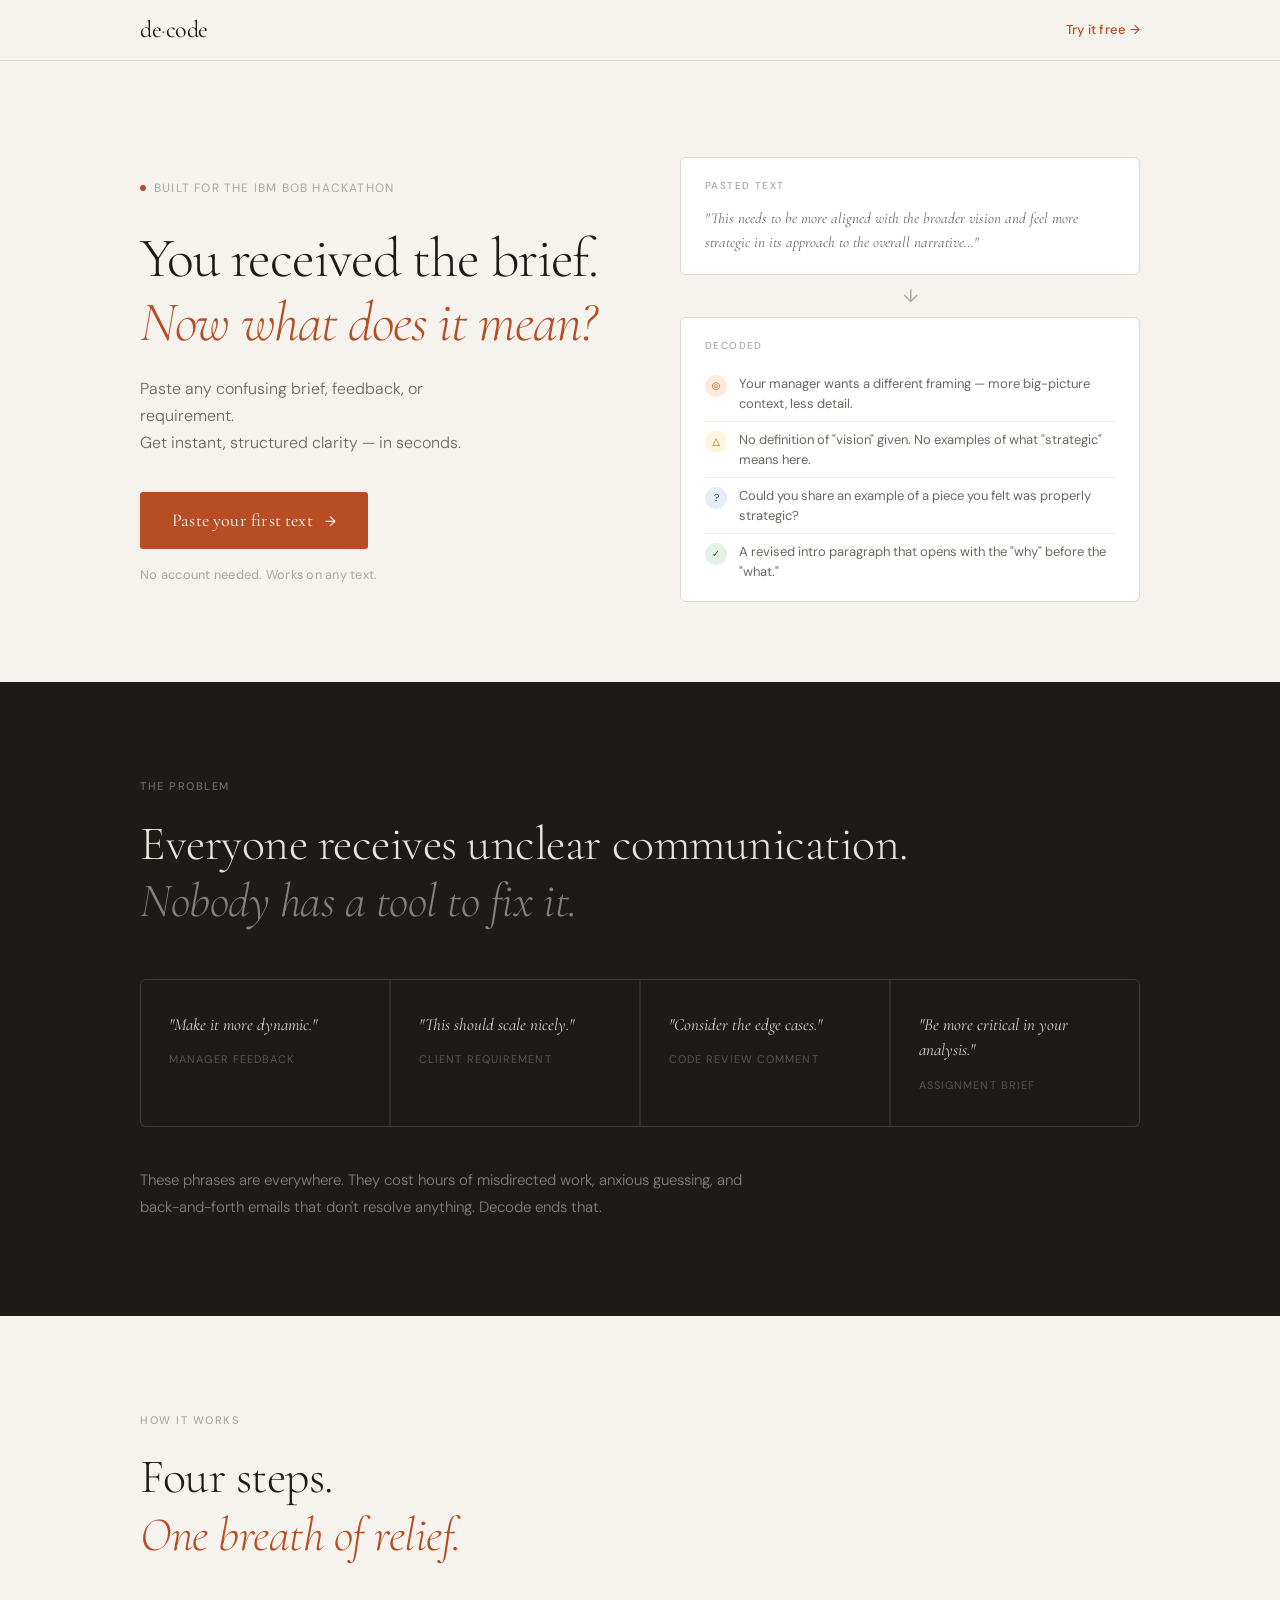
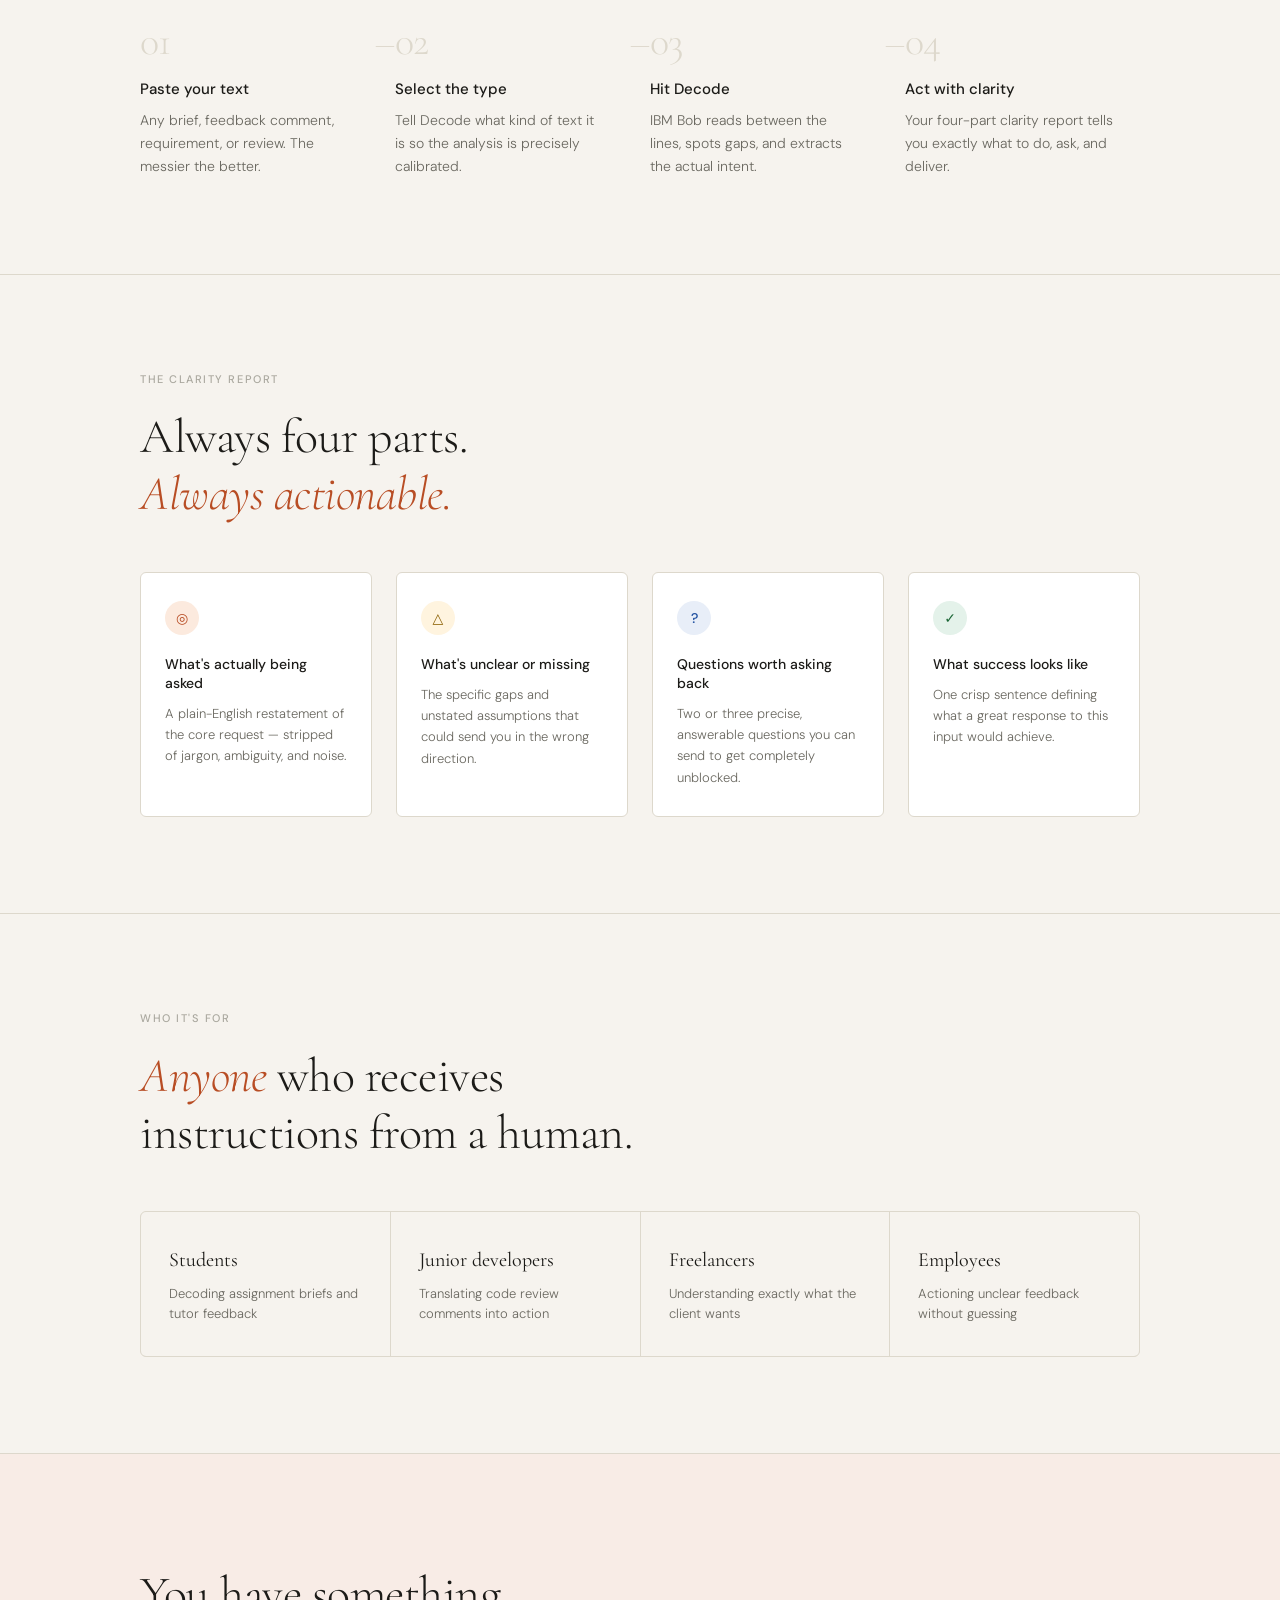
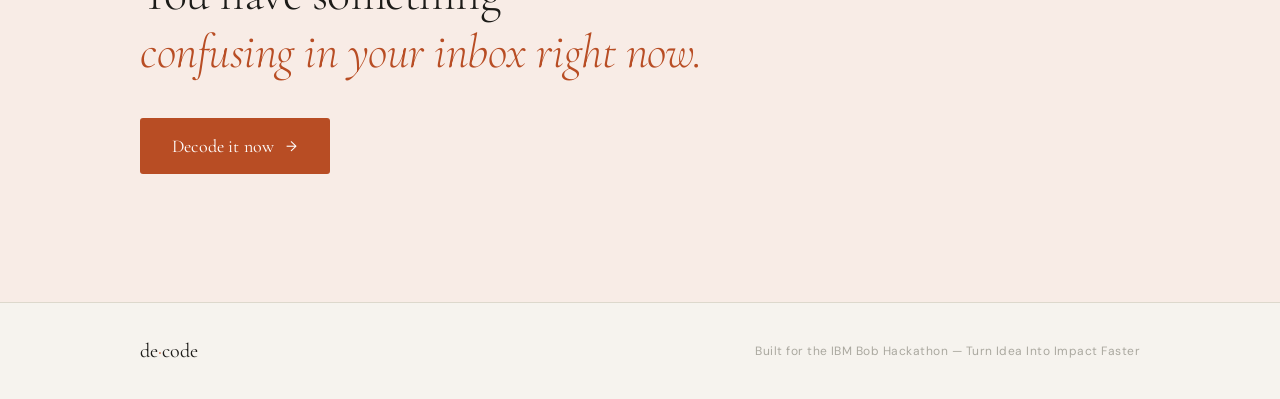
==== index.html @ 612588ab "add html and css files" ====
<!DOCTYPE html>
<html lang="en">
<head>
  <meta charset="UTF-8" />
  <meta name="viewport" content="width=device-width, initial-scale=1.0" />
  <title>Decode — Clarity from Confusion</title>
  <link rel="preconnect" href="https://fonts.googleapis.com" />
  <link rel="preconnect" href="https://fonts.gstatic.com" crossorigin />
  <link href="https://fonts.googleapis.com/css2?family=Cormorant+Garamond:ital,wght@0,300;0,400;0,500;1,300;1,400&family=DM+Sans:wght@300;400;500&display=swap" rel="stylesheet" />
  <link rel="stylesheet" href="style.css" />
</head>
<body>

  <!-- ─── NAV ─── -->
  <nav class="nav">
    <div class="nav-inner">
      <a href="#" class="nav-logo">de<span class="accent">·</span>code</a>
      <a href="app.html" class="nav-cta">Try it free →</a>
    </div>
  </nav>

  <!-- ─── HERO ─── -->
  <section class="hero">
    <div class="hero-inner">

      <div class="hero-eyebrow">
        <span class="eyebrow-dot"></span>
        Built for the IBM Bob Hackathon
      </div>

      <h1 class="hero-headline">
        You received the brief.<br />
        <em>Now what does it mean?</em>
      </h1>

      <p class="hero-sub">
        Paste any confusing brief, feedback, or requirement.
        <br />Get instant, structured clarity — in seconds.
      </p>

      <a href="app.html" class="hero-btn">
        Paste your first text
        <span class="btn-arrow">→</span>
      </a>

      <p class="hero-note">No account needed. Works on any text.</p>
    </div>

    <div class="hero-preview">
      <div class="preview-card preview-input">
        <div class="preview-label">PASTED TEXT</div>
        <p class="preview-text">"This needs to be more aligned with the broader vision and feel more strategic in its approach to the overall narrative…"</p>
      </div>
      <div class="preview-arrow">↓</div>
      <div class="preview-card preview-output">
        <div class="preview-label">DECODED</div>
        <div class="preview-row">
          <span class="preview-marker marker-target">◎</span>
          <span class="preview-row-text">Your manager wants a different framing — more big-picture context, less detail.</span>
        </div>
        <div class="preview-row">
          <span class="preview-marker marker-warn">△</span>
          <span class="preview-row-text">No definition of "vision" given. No examples of what "strategic" means here.</span>
        </div>
        <div class="preview-row">
          <span class="preview-marker marker-ask">?</span>
          <span class="preview-row-text">Could you share an example of a piece you felt was properly strategic?</span>
        </div>
        <div class="preview-row">
          <span class="preview-marker marker-success">✓</span>
          <span class="preview-row-text">A revised intro paragraph that opens with the "why" before the "what."</span>
        </div>
      </div>
    </div>
  </section>

  <!-- ─── PROBLEM ─── -->
  <section class="problem">
    <div class="section-inner">
      <div class="section-label">The problem</div>
      <h2 class="section-title">
        Everyone receives unclear communication.<br />
        <em>Nobody has a tool to fix it.</em>
      </h2>

      <div class="problem-grid">
        <div class="problem-item">
          <div class="problem-quote">"Make it more dynamic."</div>
          <div class="problem-source">Manager feedback</div>
        </div>
        <div class="problem-item">
          <div class="problem-quote">"This should scale nicely."</div>
          <div class="problem-source">Client requirement</div>
        </div>
        <div class="problem-item">
          <div class="problem-quote">"Consider the edge cases."</div>
          <div class="problem-source">Code review comment</div>
        </div>
        <div class="problem-item">
          <div class="problem-quote">"Be more critical in your analysis."</div>
          <div class="problem-source">Assignment brief</div>
        </div>
      </div>

      <p class="problem-desc">
        These phrases are everywhere. They cost hours of misdirected work, 
        anxious guessing, and back-and-forth emails that don't resolve anything.
        Decode ends that.
      </p>
    </div>
  </section>

  <!-- ─── HOW IT WORKS ─── -->
  <section class="how">
    <div class="section-inner">
      <div class="section-label">How it works</div>
      <h2 class="section-title">Four steps.<br /><em>One breath of relief.</em></h2>

      <div class="steps">
        <div class="step">
          <div class="step-num">01</div>
          <div class="step-body">
            <h3 class="step-title">Paste your text</h3>
            <p class="step-desc">Any brief, feedback comment, requirement, or review. The messier the better.</p>
          </div>
        </div>
        <div class="step-divider">—</div>
        <div class="step">
          <div class="step-num">02</div>
          <div class="step-body">
            <h3 class="step-title">Select the type</h3>
            <p class="step-desc">Tell Decode what kind of text it is so the analysis is precisely calibrated.</p>
          </div>
        </div>
        <div class="step-divider">—</div>
        <div class="step">
          <div class="step-num">03</div>
          <div class="step-body">
            <h3 class="step-title">Hit Decode</h3>
            <p class="step-desc">IBM Bob reads between the lines, spots gaps, and extracts the actual intent.</p>
          </div>
        </div>
        <div class="step-divider">—</div>
        <div class="step">
          <div class="step-num">04</div>
          <div class="step-body">
            <h3 class="step-title">Act with clarity</h3>
            <p class="step-desc">Your four-part clarity report tells you exactly what to do, ask, and deliver.</p>
          </div>
        </div>
      </div>
    </div>
  </section>

  <!-- ─── THE FOUR OUTPUTS ─── -->
  <section class="outputs">
    <div class="section-inner">
      <div class="section-label">The clarity report</div>
      <h2 class="section-title">Always four parts.<br /><em>Always actionable.</em></h2>

      <div class="outputs-grid">
        <div class="output-card">
          <div class="output-icon marker-target">◎</div>
          <h3 class="output-title">What's actually being asked</h3>
          <p class="output-desc">A plain-English restatement of the core request — stripped of jargon, ambiguity, and noise.</p>
        </div>
        <div class="output-card">
          <div class="output-icon marker-warn">△</div>
          <h3 class="output-title">What's unclear or missing</h3>
          <p class="output-desc">The specific gaps and unstated assumptions that could send you in the wrong direction.</p>
        </div>
        <div class="output-card">
          <div class="output-icon marker-ask">?</div>
          <h3 class="output-title">Questions worth asking back</h3>
          <p class="output-desc">Two or three precise, answerable questions you can send to get completely unblocked.</p>
        </div>
        <div class="output-card">
          <div class="output-icon marker-success">✓</div>
          <h3 class="output-title">What success looks like</h3>
          <p class="output-desc">One crisp sentence defining what a great response to this input would achieve.</p>
        </div>
      </div>
    </div>
  </section>

  <!-- ─── WHO IT'S FOR ─── -->
  <section class="audience">
    <div class="section-inner">
      <div class="section-label">Who it's for</div>
      <h2 class="section-title"><em>Anyone</em> who receives<br />instructions from a human.</h2>
      <div class="audience-grid">
        <div class="audience-item">
          <div class="audience-role">Students</div>
          <div class="audience-context">Decoding assignment briefs and tutor feedback</div>
        </div>
        <div class="audience-item">
          <div class="audience-role">Junior developers</div>
          <div class="audience-context">Translating code review comments into action</div>
        </div>
        <div class="audience-item">
          <div class="audience-role">Freelancers</div>
          <div class="audience-context">Understanding exactly what the client wants</div>
        </div>
        <div class="audience-item">
          <div class="audience-role">Employees</div>
          <div class="audience-context">Actioning unclear feedback without guessing</div>
        </div>
      </div>
    </div>
  </section>

  <!-- ─── CTA ─── -->
  <section class="cta-section">
    <div class="section-inner cta-inner">
      <h2 class="cta-headline">
        You have something<br />
        <em>confusing in your inbox right now.</em>
      </h2>
      <a href="app.html" class="hero-btn">
        Decode it now
        <span class="btn-arrow">→</span>
      </a>
    </div>
  </section>

  <!-- ─── FOOTER ─── -->
  <footer class="footer">
    <div class="footer-inner">
      <div class="footer-logo">de<span class="accent">·</span>code</div>
      <div class="footer-note">Built for the IBM Bob Hackathon — Turn Idea Into Impact Faster</div>
    </div>
  </footer>

</body>
</html>
---- style.css ----
/* ─────────────────────────────────────────────────────
   DECODE — Design System
   Aesthetic: Warm editorial. Distressed serif elegance.
   ───────────────────────────────────────────────────── */

@import url('https://fonts.googleapis.com/css2?family=Cormorant+Garamond:ital,wght@0,300;0,400;0,500;1,300;1,400&family=DM+Sans:wght@300;400;500&display=swap');

/* ── Tokens ── */
:root {
  --ink:          #1c1b18;
  --ink-soft:     #6a6860;
  --ink-ghost:    #aaa89f;
  --paper:        #f6f3ee;
  --paper-warm:   #ede9e0;
  --paper-dark:   #ddd8cc;
  --white:        #ffffff;
  --accent:       #b84d24;
  --accent-light: #f8ece6;
  --accent-hover: #9e3f1c;

  --col-target-bg:  #fceade;
  --col-target-fg:  #b84d24;
  --col-warn-bg:    #fff4df;
  --col-warn-fg:    #8a5f00;
  --col-ask-bg:     #e8eef8;
  --col-ask-fg:     #1e4fa0;
  --col-success-bg: #e4f2ea;
  --col-success-fg: #1a6535;

  --serif: 'Cormorant Garamond', Georgia, serif;
  --sans:  'DM Sans', system-ui, sans-serif;

  --max-w: 1080px;
  --radius-sm: 3px;
  --radius-md: 6px;

  --ease: cubic-bezier(0.22, 1, 0.36, 1);
}

/* ── Reset ── */
*, *::before, *::after { box-sizing: border-box; margin: 0; padding: 0; }
html { scroll-behavior: smooth; }
body {
  font-family: var(--sans);
  background: var(--paper);
  color: var(--ink);
  line-height: 1.6;
  -webkit-font-smoothing: antialiased;
}
a { text-decoration: none; color: inherit; }
img { display: block; max-width: 100%; }

/* ── Shared utilities ── */
.section-inner {
  max-width: var(--max-w);
  margin: 0 auto;
  padding: 0 2.5rem;
}

.section-label {
  font-size: 0.6875rem;
  letter-spacing: 0.14em;
  text-transform: uppercase;
  font-weight: 500;
  color: var(--ink-ghost);
  margin-bottom: 1.25rem;
}

.section-title {
  font-family: var(--serif);
  font-size: clamp(2rem, 4vw, 3rem);
  font-weight: 300;
  line-height: 1.2;
  letter-spacing: -0.01em;
  color: var(--ink);
}

.section-title em {
  font-style: italic;
  font-weight: 300;
  color: var(--accent);
}

.accent { color: var(--accent); }

/* ── Marker badges ── */
.marker-target  { background: var(--col-target-bg);  color: var(--col-target-fg);  }
.marker-warn    { background: var(--col-warn-bg);    color: var(--col-warn-fg);    }
.marker-ask     { background: var(--col-ask-bg);     color: var(--col-ask-fg);     }
.marker-success { background: var(--col-success-bg); color: var(--col-success-fg); }


/* ════════════════════════════════════════════════════
   NAV
   ════════════════════════════════════════════════════ */
.nav {
  position: sticky;
  top: 0;
  z-index: 100;
  background: rgba(246, 243, 238, 0.92);
  backdrop-filter: blur(10px);
  border-bottom: 1px solid var(--paper-dark);
}

.nav-inner {
  max-width: var(--max-w);
  margin: 0 auto;
  padding: 0 2.5rem;
  height: 60px;
  display: flex;
  align-items: center;
  justify-content: space-between;
}

.nav-logo {
  font-family: var(--serif);
  font-size: 1.5rem;
  font-weight: 400;
  letter-spacing: -0.02em;
  color: var(--ink);
}

.nav-cta {
  font-size: 0.8125rem;
  font-weight: 500;
  color: var(--accent);
  letter-spacing: 0.02em;
  transition: opacity 0.15s;
}

.nav-cta:hover { opacity: 0.7; }


/* ════════════════════════════════════════════════════
   HERO
   ════════════════════════════════════════════════════ */
.hero {
  max-width: var(--max-w);
  margin: 0 auto;
  padding: 6rem 2.5rem 5rem;
  display: grid;
  grid-template-columns: 1fr 1fr;
  gap: 5rem;
  align-items: center;
}

.hero-eyebrow {
  display: inline-flex;
  align-items: center;
  gap: 0.5rem;
  font-size: 0.75rem;
  letter-spacing: 0.1em;
  text-transform: uppercase;
  color: var(--ink-ghost);
  margin-bottom: 1.75rem;
  font-weight: 400;
}

.eyebrow-dot {
  width: 6px;
  height: 6px;
  border-radius: 50%;
  background: var(--accent);
  display: inline-block;
}

.hero-headline {
  font-family: var(--serif);
  font-size: clamp(2.4rem, 4.5vw, 3.5rem);
  font-weight: 300;
  line-height: 1.15;
  letter-spacing: -0.02em;
  color: var(--ink);
  margin-bottom: 1.25rem;
}

.hero-headline em {
  font-style: italic;
  color: var(--accent);
}

.hero-sub {
  font-size: 1rem;
  color: var(--ink-soft);
  line-height: 1.7;
  max-width: 380px;
  margin-bottom: 2.25rem;
  font-weight: 300;
}

.hero-btn {
  display: inline-flex;
  align-items: center;
  gap: 0.75rem;
  background: var(--accent);
  color: #fff;
  font-family: var(--serif);
  font-size: 1.125rem;
  font-weight: 400;
  letter-spacing: 0.01em;
  padding: 0.875rem 2rem;
  border-radius: var(--radius-sm);
  transition: background 0.2s var(--ease), transform 0.2s var(--ease);
  margin-bottom: 1rem;
}

.hero-btn:hover {
  background: var(--accent-hover);
  transform: translateY(-2px);
}

.btn-arrow {
  font-family: var(--sans);
  font-size: 0.875rem;
  transition: transform 0.2s var(--ease);
}

.hero-btn:hover .btn-arrow { transform: translateX(3px); }

.hero-note {
  font-size: 0.8rem;
  color: var(--ink-ghost);
  letter-spacing: 0.02em;
}

/* ── Preview card stack ── */
.hero-preview {
  display: flex;
  flex-direction: column;
  gap: 0.75rem;
}

.preview-card {
  background: var(--white);
  border: 1px solid var(--paper-dark);
  border-radius: var(--radius-md);
  padding: 1.25rem 1.5rem;
}

.preview-label {
  font-size: 0.625rem;
  letter-spacing: 0.14em;
  text-transform: uppercase;
  font-weight: 500;
  color: var(--ink-ghost);
  margin-bottom: 0.75rem;
}

.preview-text {
  font-family: var(--serif);
  font-style: italic;
  font-size: 0.9375rem;
  color: var(--ink-soft);
  line-height: 1.6;
}

.preview-arrow {
  text-align: center;
  color: var(--ink-ghost);
  font-size: 1.125rem;
  line-height: 1;
}

.preview-row {
  display: flex;
  align-items: flex-start;
  gap: 0.75rem;
  padding: 0.5rem 0;
  border-bottom: 1px solid var(--paper-warm);
}

.preview-row:last-child { border-bottom: none; padding-bottom: 0; }

.preview-marker {
  width: 22px;
  height: 22px;
  border-radius: 50%;
  display: flex;
  align-items: center;
  justify-content: center;
  font-size: 0.625rem;
  flex-shrink: 0;
  margin-top: 1px;
}

.preview-row-text {
  font-size: 0.8125rem;
  color: var(--ink-soft);
  line-height: 1.5;
  flex: 1;
}


/* ════════════════════════════════════════════════════
   PROBLEM SECTION
   ════════════════════════════════════════════════════ */
.problem {
  background: var(--ink);
  padding: 6rem 0;
}

.problem .section-label { color: rgba(255,255,255,0.35); }

.problem .section-title {
  color: #e8e4dc;
  margin-bottom: 3rem;
}

.problem .section-title em { color: rgba(255,255,255,0.45); }

.problem-grid {
  display: grid;
  grid-template-columns: repeat(4, 1fr);
  gap: 1.5px;
  background: rgba(255,255,255,0.08);
  border: 1.5px solid rgba(255,255,255,0.08);
  border-radius: var(--radius-md);
  overflow: hidden;
  margin-bottom: 2.5rem;
}

.problem-item {
  background: var(--ink);
  padding: 2rem 1.75rem;
  transition: background 0.2s;
}

.problem-item:hover { background: #252420; }

.problem-quote {
  font-family: var(--serif);
  font-style: italic;
  font-size: 1.0625rem;
  color: #d8d4ca;
  line-height: 1.5;
  margin-bottom: 0.875rem;
}

.problem-source {
  font-size: 0.6875rem;
  letter-spacing: 0.1em;
  text-transform: uppercase;
  color: rgba(255,255,255,0.25);
  font-weight: 400;
}

.problem-desc {
  max-width: 620px;
  font-size: 0.9375rem;
  color: rgba(255,255,255,0.45);
  line-height: 1.75;
  font-weight: 300;
}


/* ════════════════════════════════════════════════════
   HOW IT WORKS
   ════════════════════════════════════════════════════ */
.how {
  padding: 6rem 0;
  border-bottom: 1px solid var(--paper-dark);
}

.how .section-title { margin-bottom: 3.5rem; }

.steps {
  display: flex;
  align-items: flex-start;
  gap: 0;
}

.step {
  flex: 1;
  padding: 0 1.5rem 0 0;
}

.step-divider {
  font-family: var(--serif);
  font-size: 1.5rem;
  color: var(--paper-dark);
  padding-top: 0.25rem;
  flex-shrink: 0;
  user-select: none;
}

.step-num {
  font-family: var(--serif);
  font-size: 2.5rem;
  font-weight: 300;
  color: var(--paper-dark);
  line-height: 1;
  margin-bottom: 1rem;
  letter-spacing: -0.03em;
}

.step-title {
  font-size: 0.9375rem;
  font-weight: 500;
  color: var(--ink);
  margin-bottom: 0.5rem;
}

.step-desc {
  font-size: 0.875rem;
  color: var(--ink-soft);
  line-height: 1.65;
  font-weight: 300;
}


/* ════════════════════════════════════════════════════
   OUTPUTS GRID
   ════════════════════════════════════════════════════ */
.outputs {
  padding: 6rem 0;
  border-bottom: 1px solid var(--paper-dark);
}

.outputs .section-title { margin-bottom: 3rem; }

.outputs-grid {
  display: grid;
  grid-template-columns: repeat(4, 1fr);
  gap: 1.5rem;
}

.output-card {
  background: var(--white);
  border: 1px solid var(--paper-dark);
  border-radius: var(--radius-md);
  padding: 1.75rem 1.5rem;
  transition: transform 0.2s var(--ease), border-color 0.2s;
}

.output-card:hover {
  transform: translateY(-3px);
  border-color: var(--accent);
}

.output-icon {
  width: 34px;
  height: 34px;
  border-radius: 50%;
  display: flex;
  align-items: center;
  justify-content: center;
  font-size: 0.875rem;
  margin-bottom: 1.25rem;
  font-weight: 500;
}

.output-title {
  font-size: 0.875rem;
  font-weight: 500;
  color: var(--ink);
  margin-bottom: 0.625rem;
  line-height: 1.35;
}

.output-desc {
  font-size: 0.8125rem;
  color: var(--ink-soft);
  line-height: 1.65;
  font-weight: 300;
}


/* ════════════════════════════════════════════════════
   AUDIENCE
   ════════════════════════════════════════════════════ */
.audience {
  padding: 6rem 0;
  border-bottom: 1px solid var(--paper-dark);
}

.audience .section-title { margin-bottom: 3rem; }

.audience-grid {
  display: grid;
  grid-template-columns: repeat(4, 1fr);
  gap: 1px;
  background: var(--paper-dark);
  border: 1px solid var(--paper-dark);
  border-radius: var(--radius-md);
  overflow: hidden;
}

.audience-item {
  background: var(--paper);
  padding: 2rem 1.75rem;
  transition: background 0.15s;
}

.audience-item:hover { background: var(--white); }

.audience-role {
  font-family: var(--serif);
  font-size: 1.25rem;
  font-weight: 400;
  color: var(--ink);
  margin-bottom: 0.5rem;
}

.audience-context {
  font-size: 0.8125rem;
  color: var(--ink-soft);
  line-height: 1.55;
  font-weight: 300;
}


/* ════════════════════════════════════════════════════
   CTA
   ════════════════════════════════════════════════════ */
.cta-section {
  padding: 7rem 0;
  background: var(--accent-light);
}

.cta-inner {
  display: flex;
  flex-direction: column;
  align-items: flex-start;
}

.cta-headline {
  font-family: var(--serif);
  font-size: clamp(2rem, 4vw, 3rem);
  font-weight: 300;
  line-height: 1.2;
  letter-spacing: -0.01em;
  color: var(--ink);
  margin-bottom: 2.25rem;
}

.cta-headline em {
  font-style: italic;
  color: var(--accent);
}


/* ════════════════════════════════════════════════════
   FOOTER
   ════════════════════════════════════════════════════ */
.footer {
  border-top: 1px solid var(--paper-dark);
  padding: 2rem 0;
}

.footer-inner {
  max-width: var(--max-w);
  margin: 0 auto;
  padding: 0 2.5rem;
  display: flex;
  align-items: center;
  justify-content: space-between;
}

.footer-logo {
  font-family: var(--serif);
  font-size: 1.25rem;
  font-weight: 400;
  color: var(--ink);
}

.footer-note {
  font-size: 0.75rem;
  color: var(--ink-ghost);
  letter-spacing: 0.04em;
}


/* ════════════════════════════════════════════════════
   RESPONSIVE
   ════════════════════════════════════════════════════ */
@media (max-width: 900px) {
  .hero {
    grid-template-columns: 1fr;
    gap: 3rem;
    padding: 4rem 2rem;
  }

  .hero-preview { max-width: 480px; }

  .problem-grid  { grid-template-columns: repeat(2, 1fr); }
  .outputs-grid  { grid-template-columns: repeat(2, 1fr); }
  .audience-grid { grid-template-columns: repeat(2, 1fr); }

  .steps {
    flex-direction: column;
    gap: 2rem;
  }

  .step { padding: 0; }
  .step-divider { display: none; }
}

@media (max-width: 600px) {
  .section-inner { padding: 0 1.5rem; }
  .problem-grid  { grid-template-columns: 1fr; }
  .outputs-grid  { grid-template-columns: 1fr; }
  .audience-grid { grid-template-columns: 1fr; }
  .nav-inner     { padding: 0 1.5rem; }

  .hero { padding: 3rem 1.5rem; }

  .footer-inner {
    flex-direction: column;
    gap: 0.5rem;
    text-align: center;
  }
}
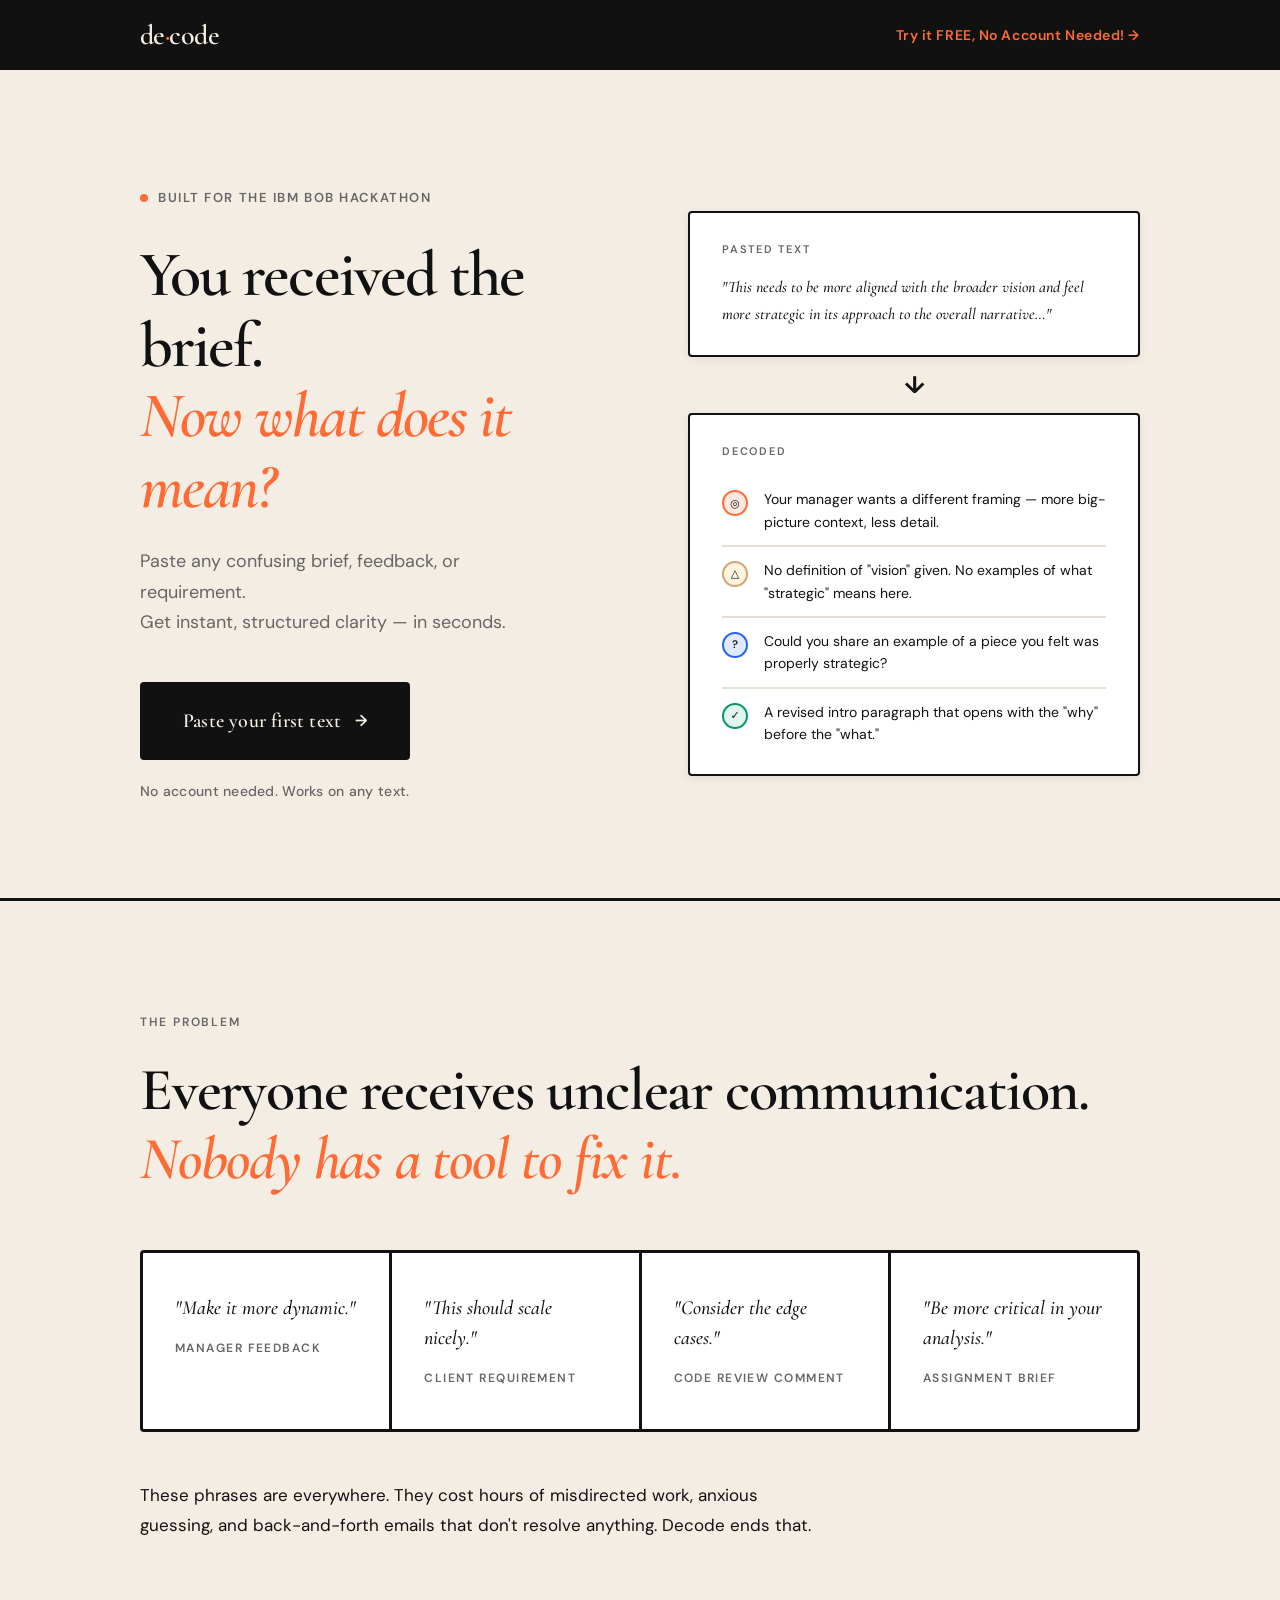
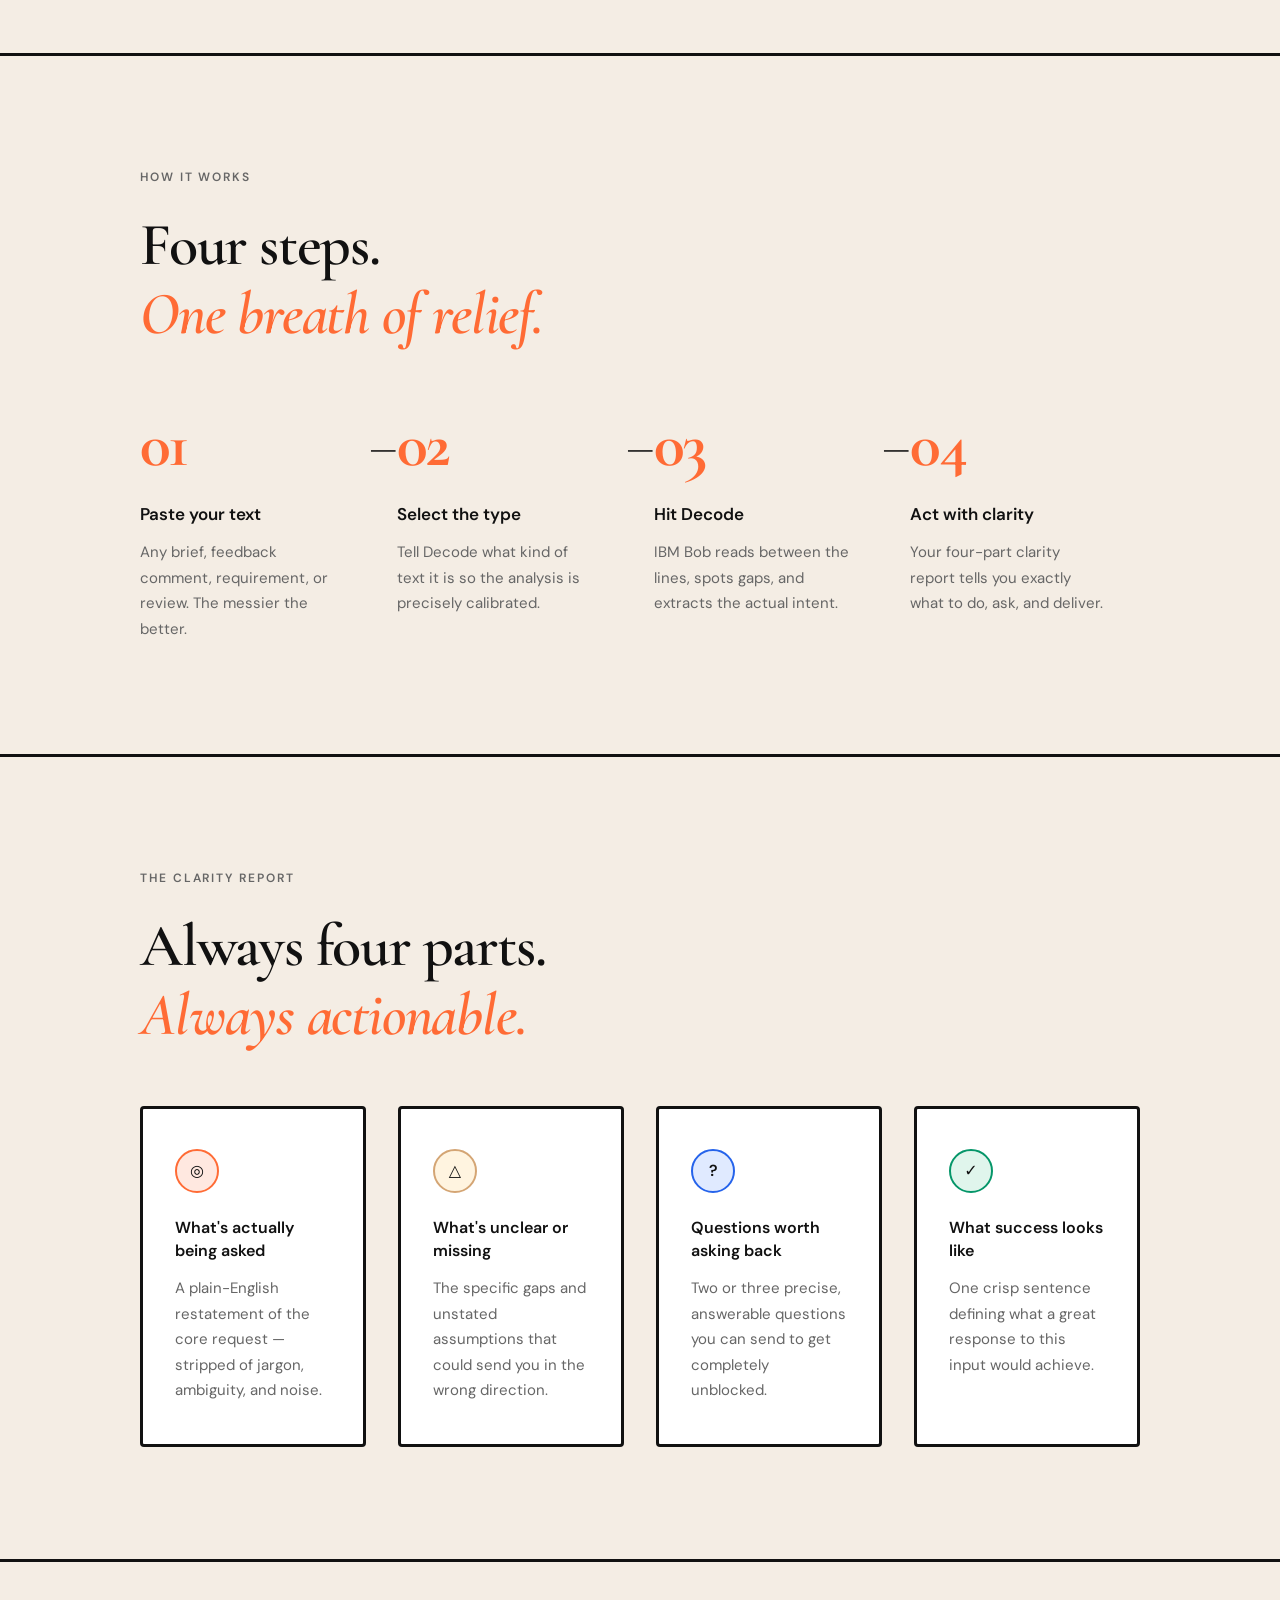
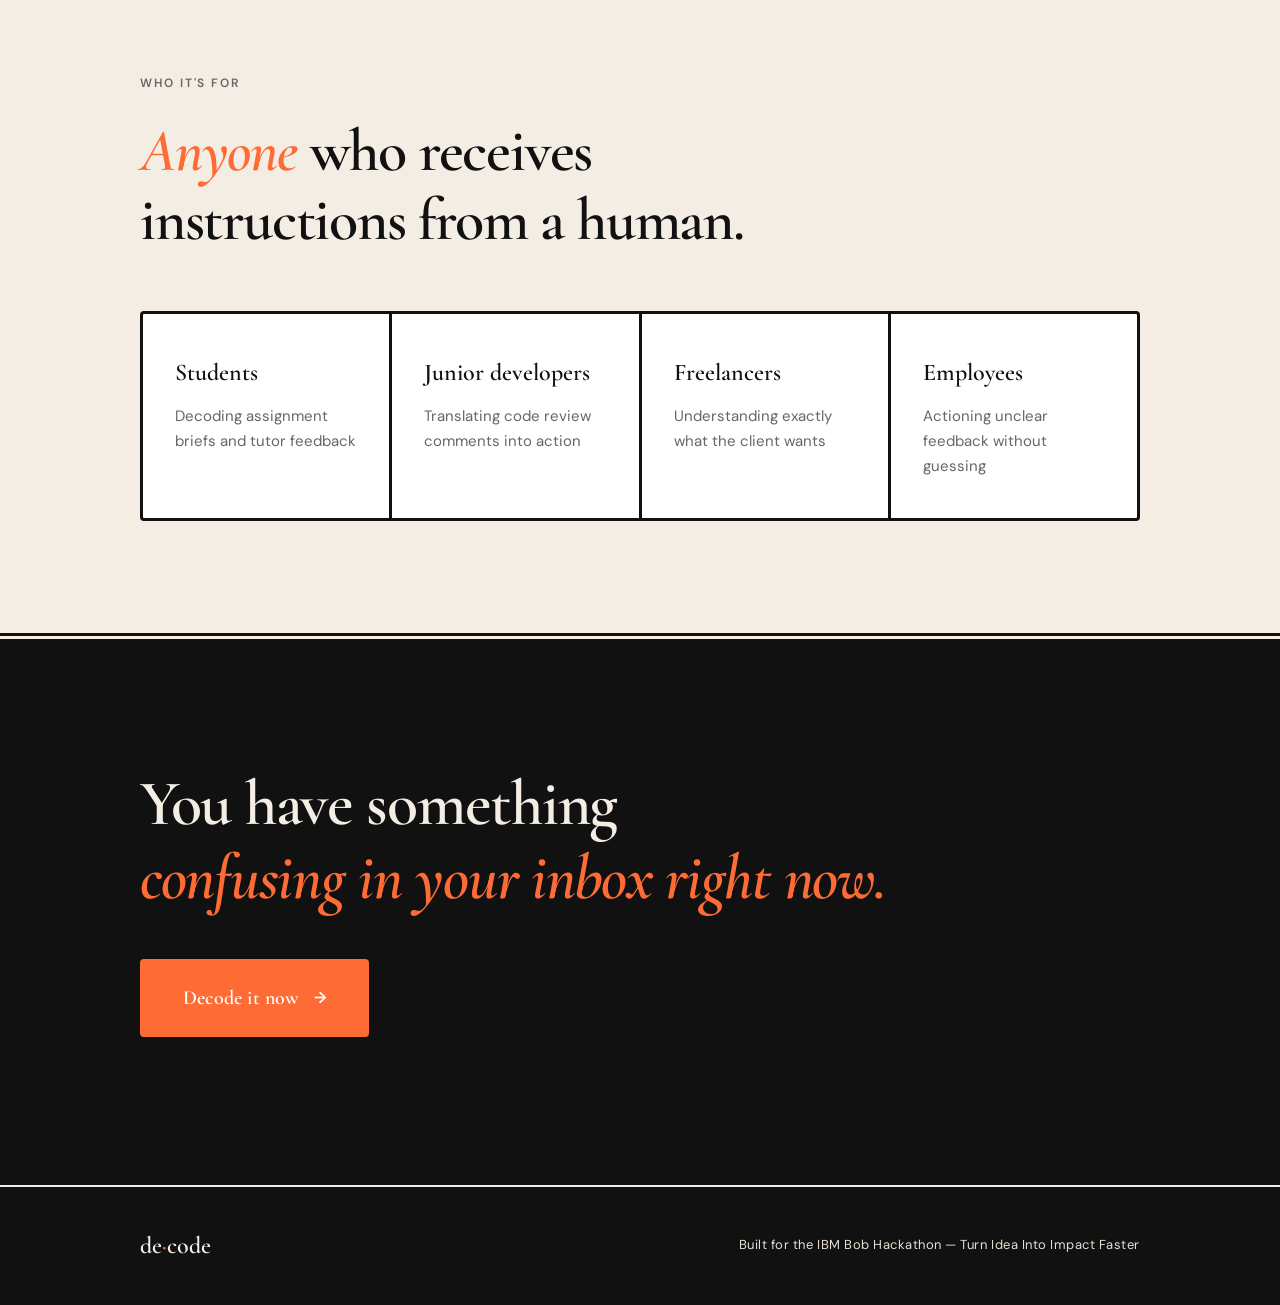
==== commit a67c60b3: "Add prompt.js and fix script loading" ====
--- a/index.html
+++ b/index.html
@@ -15,7 +15,7 @@
   <nav class="nav">
     <div class="nav-inner">
       <a href="#" class="nav-logo">de<span class="accent">·</span>code</a>
-      <a href="app.html" class="nav-cta">Try it free →</a>
+      <a href="app.html" class="nav-cta">Try it FREE, No Account Needed! →</a>
     </div>
   </nav>
 
--- a/style.css
+++ b/style.css
@@ -7,33 +7,40 @@
 
 /* ── Tokens ── */
 :root {
-  --ink:          #1c1b18;
-  --ink-soft:     #6a6860;
-  --ink-ghost:    #aaa89f;
-  --paper:        #f6f3ee;
-  --paper-warm:   #ede9e0;
-  --paper-dark:   #ddd8cc;
-  --white:        #ffffff;
-  --accent:       #b84d24;
-  --accent-light: #f8ece6;
-  --accent-hover: #9e3f1c;
-
-  --col-target-bg:  #fceade;
-  --col-target-fg:  #b84d24;
-  --col-warn-bg:    #fff4df;
-  --col-warn-fg:    #8a5f00;
-  --col-ask-bg:     #e8eef8;
-  --col-ask-fg:     #1e4fa0;
-  --col-success-bg: #e4f2ea;
-  --col-success-fg: #1a6535;
-
+  /* Modern Bold Color System */
+  --black:        #111111;
+  --beige:        #F4EDE4;
+  --beige-dark:   #E8DFD4;
+  --beige-light:  #FAF7F2;
+  --white:        #FFFFFF;
+  
+  /* Accent Colors */
+  --accent:       #FF6B35;
+  --accent-light: #FFE8E0;
+  --accent-hover: #E55A28;
+  --accent-gold:  #D4A574;
+  --accent-gray:  #666666;
+
+  /* Semantic Colors - Bold & High Contrast */
+  --col-target-bg:  #FFE8E0;
+  --col-target-fg:  #111111;
+  --col-warn-bg:    #FFF4E0;
+  --col-warn-fg:    #111111;
+  --col-ask-bg:     #E0EAFF;
+  --col-ask-fg:     #111111;
+  --col-success-bg: #E0F5EC;
+  --col-success-fg: #111111;
+
+  /* Typography */
   --serif: 'Cormorant Garamond', Georgia, serif;
   --sans:  'DM Sans', system-ui, sans-serif;
 
+  /* Layout */
   --max-w: 1080px;
-  --radius-sm: 3px;
-  --radius-md: 6px;
-
+  --radius-sm: 4px;
+  --radius-md: 4px;
+
+  /* Animation */
   --ease: cubic-bezier(0.22, 1, 0.36, 1);
 }
 
@@ -42,9 +49,10 @@
 html { scroll-behavior: smooth; }
 body {
   font-family: var(--sans);
-  background: var(--paper);
-  color: var(--ink);
+  background: var(--beige);
+  color: var(--black);
   line-height: 1.6;
+  font-weight: 400;
   -webkit-font-smoothing: antialiased;
 }
 a { text-decoration: none; color: inherit; }
@@ -58,36 +66,36 @@
 }
 
 .section-label {
-  font-size: 0.6875rem;
-  letter-spacing: 0.14em;
+  font-size: 0.75rem;
+  letter-spacing: 0.16em;
   text-transform: uppercase;
-  font-weight: 500;
-  color: var(--ink-ghost);
-  margin-bottom: 1.25rem;
+  font-weight: 600;
+  color: var(--accent-gray);
+  margin-bottom: 1.5rem;
 }
 
 .section-title {
   font-family: var(--serif);
-  font-size: clamp(2rem, 4vw, 3rem);
-  font-weight: 300;
-  line-height: 1.2;
-  letter-spacing: -0.01em;
-  color: var(--ink);
+  font-size: clamp(2.5rem, 5vw, 3.75rem);
+  font-weight: 600;
+  line-height: 1.15;
+  letter-spacing: -0.02em;
+  color: var(--black);
 }
 
 .section-title em {
   font-style: italic;
-  font-weight: 300;
+  font-weight: 600;
   color: var(--accent);
 }
 
 .accent { color: var(--accent); }
 
 /* ── Marker badges ── */
-.marker-target  { background: var(--col-target-bg);  color: var(--col-target-fg);  }
-.marker-warn    { background: var(--col-warn-bg);    color: var(--col-warn-fg);    }
-.marker-ask     { background: var(--col-ask-bg);     color: var(--col-ask-fg);     }
-.marker-success { background: var(--col-success-bg); color: var(--col-success-fg); }
+.marker-target  { background: var(--col-target-bg);  color: var(--col-target-fg); border: 2px solid var(--accent); }
+.marker-warn    { background: var(--col-warn-bg);    color: var(--col-warn-fg); border: 2px solid var(--accent-gold); }
+.marker-ask     { background: var(--col-ask-bg);     color: var(--col-ask-fg); border: 2px solid #2563EB; }
+.marker-success { background: var(--col-success-bg); color: var(--col-success-fg); border: 2px solid #059669; }
 
 
 /* ════════════════════════════════════════════════════
@@ -97,16 +105,16 @@
   position: sticky;
   top: 0;
   z-index: 100;
-  background: rgba(246, 243, 238, 0.92);
+  background: var(--black);
   backdrop-filter: blur(10px);
-  border-bottom: 1px solid var(--paper-dark);
+  border-bottom: 2px solid var(--beige);
 }
 
 .nav-inner {
   max-width: var(--max-w);
   margin: 0 auto;
   padding: 0 2.5rem;
-  height: 60px;
+  height: 70px;
   display: flex;
   align-items: center;
   justify-content: space-between;
@@ -114,21 +122,21 @@
 
 .nav-logo {
   font-family: var(--serif);
-  font-size: 1.5rem;
-  font-weight: 400;
+  font-size: 1.75rem;
+  font-weight: 600;
   letter-spacing: -0.02em;
-  color: var(--ink);
+  color: var(--beige);
 }
 
 .nav-cta {
-  font-size: 0.8125rem;
-  font-weight: 500;
+  font-size: 0.875rem;
+  font-weight: 600;
   color: var(--accent);
-  letter-spacing: 0.02em;
-  transition: opacity 0.15s;
-}
-
-.nav-cta:hover { opacity: 0.7; }
+  letter-spacing: 0.04em;
+  transition: color 0.2s;
+}
+
+.nav-cta:hover { color: var(--beige); }
 
 
 /* ════════════════════════════════════════════════════
@@ -137,28 +145,28 @@
 .hero {
   max-width: var(--max-w);
   margin: 0 auto;
-  padding: 6rem 2.5rem 5rem;
+  padding: 7rem 2.5rem 6rem;
   display: grid;
   grid-template-columns: 1fr 1fr;
-  gap: 5rem;
+  gap: 6rem;
   align-items: center;
 }
 
 .hero-eyebrow {
   display: inline-flex;
   align-items: center;
-  gap: 0.5rem;
-  font-size: 0.75rem;
-  letter-spacing: 0.1em;
+  gap: 0.625rem;
+  font-size: 0.8125rem;
+  letter-spacing: 0.12em;
   text-transform: uppercase;
-  color: var(--ink-ghost);
-  margin-bottom: 1.75rem;
-  font-weight: 400;
+  color: var(--accent-gray);
+  margin-bottom: 2rem;
+  font-weight: 600;
 }
 
 .eyebrow-dot {
-  width: 6px;
-  height: 6px;
+  width: 8px;
+  height: 8px;
   border-radius: 50%;
   background: var(--accent);
   display: inline-block;
@@ -166,128 +174,139 @@
 
 .hero-headline {
   font-family: var(--serif);
-  font-size: clamp(2.4rem, 4.5vw, 3.5rem);
-  font-weight: 300;
-  line-height: 1.15;
-  letter-spacing: -0.02em;
-  color: var(--ink);
-  margin-bottom: 1.25rem;
+  font-size: clamp(3rem, 5vw, 4.5rem);
+  font-weight: 600;
+  line-height: 1.1;
+  letter-spacing: -0.03em;
+  color: var(--black);
+  margin-bottom: 1.5rem;
 }
 
 .hero-headline em {
   font-style: italic;
   color: var(--accent);
+  font-weight: 600;
 }
 
 .hero-sub {
-  font-size: 1rem;
-  color: var(--ink-soft);
+  font-size: 1.125rem;
+  color: var(--accent-gray);
   line-height: 1.7;
-  max-width: 380px;
-  margin-bottom: 2.25rem;
-  font-weight: 300;
+  max-width: 420px;
+  margin-bottom: 2.75rem;
+  font-weight: 400;
 }
 
 .hero-btn {
   display: inline-flex;
   align-items: center;
-  gap: 0.75rem;
+  gap: 0.875rem;
+  background: var(--black);
+  color: var(--beige);
+  font-family: var(--serif);
+  font-size: 1.25rem;
+  font-weight: 600;
+  letter-spacing: 0.01em;
+  padding: 1.25rem 2.5rem;
+  border: 3px solid var(--black);
+  border-radius: var(--radius-sm);
+  transition: all 0.2s var(--ease);
+  margin-bottom: 1.25rem;
+}
+
+.hero-btn:hover {
   background: var(--accent);
-  color: #fff;
-  font-family: var(--serif);
-  font-size: 1.125rem;
-  font-weight: 400;
-  letter-spacing: 0.01em;
-  padding: 0.875rem 2rem;
-  border-radius: var(--radius-sm);
-  transition: background 0.2s var(--ease), transform 0.2s var(--ease);
-  margin-bottom: 1rem;
-}
-
-.hero-btn:hover {
-  background: var(--accent-hover);
-  transform: translateY(-2px);
+  border-color: var(--accent);
+  color: var(--white);
+  transform: translateY(-4px);
+  box-shadow: 0 8px 24px rgba(0, 0, 0, 0.15);
 }
 
 .btn-arrow {
   font-family: var(--sans);
+  font-size: 1rem;
+  transition: transform 0.2s var(--ease);
+}
+
+.hero-btn:hover .btn-arrow { transform: translateX(4px); }
+
+.hero-note {
   font-size: 0.875rem;
-  transition: transform 0.2s var(--ease);
-}
-
-.hero-btn:hover .btn-arrow { transform: translateX(3px); }
-
-.hero-note {
-  font-size: 0.8rem;
-  color: var(--ink-ghost);
+  color: var(--accent-gray);
   letter-spacing: 0.02em;
+  font-weight: 500;
 }
 
 /* ── Preview card stack ── */
 .hero-preview {
   display: flex;
   flex-direction: column;
-  gap: 0.75rem;
+  gap: 1rem;
 }
 
 .preview-card {
   background: var(--white);
-  border: 1px solid var(--paper-dark);
+  border: 2px solid var(--black);
   border-radius: var(--radius-md);
-  padding: 1.25rem 1.5rem;
+  padding: 1.75rem 2rem;
+  box-shadow: 0 2px 8px rgba(0, 0, 0, 0.08);
 }
 
 .preview-label {
-  font-size: 0.625rem;
-  letter-spacing: 0.14em;
+  font-size: 0.6875rem;
+  letter-spacing: 0.16em;
   text-transform: uppercase;
+  font-weight: 600;
+  color: var(--accent-gray);
+  margin-bottom: 1rem;
+}
+
+.preview-text {
+  font-family: var(--serif);
+  font-style: italic;
+  font-size: 1rem;
+  color: var(--black);
+  line-height: 1.65;
   font-weight: 500;
-  color: var(--ink-ghost);
-  margin-bottom: 0.75rem;
-}
-
-.preview-text {
-  font-family: var(--serif);
-  font-style: italic;
-  font-size: 0.9375rem;
-  color: var(--ink-soft);
-  line-height: 1.6;
 }
 
 .preview-arrow {
   text-align: center;
-  color: var(--ink-ghost);
-  font-size: 1.125rem;
+  color: var(--black);
+  font-size: 1.5rem;
   line-height: 1;
+  font-weight: 700;
 }
 
 .preview-row {
   display: flex;
   align-items: flex-start;
-  gap: 0.75rem;
-  padding: 0.5rem 0;
-  border-bottom: 1px solid var(--paper-warm);
+  gap: 1rem;
+  padding: 0.75rem 0;
+  border-bottom: 2px solid var(--beige-dark);
 }
 
 .preview-row:last-child { border-bottom: none; padding-bottom: 0; }
 
 .preview-marker {
-  width: 22px;
-  height: 22px;
+  width: 26px;
+  height: 26px;
   border-radius: 50%;
   display: flex;
   align-items: center;
   justify-content: center;
-  font-size: 0.625rem;
+  font-size: 0.6875rem;
+  font-weight: 600;
   flex-shrink: 0;
-  margin-top: 1px;
+  margin-top: 2px;
 }
 
 .preview-row-text {
-  font-size: 0.8125rem;
-  color: var(--ink-soft);
-  line-height: 1.5;
+  font-size: 0.875rem;
+  color: var(--black);
+  line-height: 1.6;
   flex: 1;
+  font-weight: 400;
 }
 
 
@@ -295,61 +314,67 @@
    PROBLEM SECTION
    ════════════════════════════════════════════════════ */
 .problem {
-  background: var(--ink);
-  padding: 6rem 0;
-}
-
-.problem .section-label { color: rgba(255,255,255,0.35); }
+  background: var(--beige);
+  padding: 7rem 0;
+  border-top: 3px solid var(--black);
+  border-bottom: 3px solid var(--black);
+}
+
+.problem .section-label { color: var(--accent-gray); }
 
 .problem .section-title {
-  color: #e8e4dc;
-  margin-bottom: 3rem;
-}
-
-.problem .section-title em { color: rgba(255,255,255,0.45); }
+  color: var(--black);
+  margin-bottom: 3.5rem;
+}
+
+.problem .section-title em { color: var(--accent); }
 
 .problem-grid {
   display: grid;
   grid-template-columns: repeat(4, 1fr);
-  gap: 1.5px;
-  background: rgba(255,255,255,0.08);
-  border: 1.5px solid rgba(255,255,255,0.08);
+  gap: 3px;
+  background: var(--black);
+  border: 3px solid var(--black);
   border-radius: var(--radius-md);
   overflow: hidden;
-  margin-bottom: 2.5rem;
+  margin-bottom: 3rem;
 }
 
 .problem-item {
-  background: var(--ink);
-  padding: 2rem 1.75rem;
-  transition: background 0.2s;
-}
-
-.problem-item:hover { background: #252420; }
+  background: var(--white);
+  padding: 2.5rem 2rem;
+  transition: all 0.2s;
+}
+
+.problem-item:hover {
+  background: var(--beige-light);
+  transform: translateY(-2px);
+}
 
 .problem-quote {
   font-family: var(--serif);
   font-style: italic;
+  font-size: 1.25rem;
+  color: var(--black);
+  line-height: 1.5;
+  margin-bottom: 1rem;
+  font-weight: 500;
+}
+
+.problem-source {
+  font-size: 0.75rem;
+  letter-spacing: 0.12em;
+  text-transform: uppercase;
+  color: var(--accent-gray);
+  font-weight: 600;
+}
+
+.problem-desc {
+  max-width: 680px;
   font-size: 1.0625rem;
-  color: #d8d4ca;
-  line-height: 1.5;
-  margin-bottom: 0.875rem;
-}
-
-.problem-source {
-  font-size: 0.6875rem;
-  letter-spacing: 0.1em;
-  text-transform: uppercase;
-  color: rgba(255,255,255,0.25);
-  font-weight: 400;
-}
-
-.problem-desc {
-  max-width: 620px;
-  font-size: 0.9375rem;
-  color: rgba(255,255,255,0.45);
-  line-height: 1.75;
-  font-weight: 300;
+  color: var(--black);
+  line-height: 1.8;
+  font-weight: 400;
 }
 
 
@@ -357,11 +382,11 @@
    HOW IT WORKS
    ════════════════════════════════════════════════════ */
 .how {
-  padding: 6rem 0;
-  border-bottom: 1px solid var(--paper-dark);
-}
-
-.how .section-title { margin-bottom: 3.5rem; }
+  padding: 7rem 0;
+  border-bottom: 3px solid var(--black);
+}
+
+.how .section-title { margin-bottom: 4rem; }
 
 .steps {
   display: flex;
@@ -371,40 +396,41 @@
 
 .step {
   flex: 1;
-  padding: 0 1.5rem 0 0;
+  padding: 0 2rem 0 0;
 }
 
 .step-divider {
   font-family: var(--serif);
-  font-size: 1.5rem;
-  color: var(--paper-dark);
-  padding-top: 0.25rem;
+  font-size: 2rem;
+  color: var(--black);
+  padding-top: 0.5rem;
   flex-shrink: 0;
   user-select: none;
+  font-weight: 700;
 }
 
 .step-num {
   font-family: var(--serif);
-  font-size: 2.5rem;
-  font-weight: 300;
-  color: var(--paper-dark);
+  font-size: 4rem;
+  font-weight: 700;
+  color: var(--accent);
   line-height: 1;
-  margin-bottom: 1rem;
-  letter-spacing: -0.03em;
+  margin-bottom: 1.5rem;
+  letter-spacing: -0.04em;
 }
 
 .step-title {
+  font-size: 1.0625rem;
+  font-weight: 600;
+  color: var(--black);
+  margin-bottom: 0.75rem;
+}
+
+.step-desc {
   font-size: 0.9375rem;
-  font-weight: 500;
-  color: var(--ink);
-  margin-bottom: 0.5rem;
-}
-
-.step-desc {
-  font-size: 0.875rem;
-  color: var(--ink-soft);
-  line-height: 1.65;
-  font-weight: 300;
+  color: var(--accent-gray);
+  line-height: 1.7;
+  font-weight: 400;
 }
 
 
@@ -412,56 +438,57 @@
    OUTPUTS GRID
    ════════════════════════════════════════════════════ */
 .outputs {
-  padding: 6rem 0;
-  border-bottom: 1px solid var(--paper-dark);
-}
-
-.outputs .section-title { margin-bottom: 3rem; }
+  padding: 7rem 0;
+  border-bottom: 3px solid var(--black);
+}
+
+.outputs .section-title { margin-bottom: 3.5rem; }
 
 .outputs-grid {
   display: grid;
   grid-template-columns: repeat(4, 1fr);
-  gap: 1.5rem;
+  gap: 2rem;
 }
 
 .output-card {
   background: var(--white);
-  border: 1px solid var(--paper-dark);
+  border: 3px solid var(--black);
   border-radius: var(--radius-md);
-  padding: 1.75rem 1.5rem;
-  transition: transform 0.2s var(--ease), border-color 0.2s;
+  padding: 2.5rem 2rem;
+  transition: all 0.2s var(--ease);
 }
 
 .output-card:hover {
-  transform: translateY(-3px);
+  transform: translateY(-4px);
+  box-shadow: 0 8px 24px rgba(0, 0, 0, 0.15);
   border-color: var(--accent);
 }
 
 .output-icon {
-  width: 34px;
-  height: 34px;
+  width: 44px;
+  height: 44px;
   border-radius: 50%;
   display: flex;
   align-items: center;
   justify-content: center;
-  font-size: 0.875rem;
-  margin-bottom: 1.25rem;
-  font-weight: 500;
+  font-size: 1rem;
+  margin-bottom: 1.5rem;
+  font-weight: 600;
 }
 
 .output-title {
-  font-size: 0.875rem;
-  font-weight: 500;
-  color: var(--ink);
-  margin-bottom: 0.625rem;
-  line-height: 1.35;
+  font-size: 1rem;
+  font-weight: 600;
+  color: var(--black);
+  margin-bottom: 0.875rem;
+  line-height: 1.4;
 }
 
 .output-desc {
-  font-size: 0.8125rem;
-  color: var(--ink-soft);
-  line-height: 1.65;
-  font-weight: 300;
+  font-size: 0.9375rem;
+  color: var(--accent-gray);
+  line-height: 1.7;
+  font-weight: 400;
 }
 
 
@@ -469,43 +496,46 @@
    AUDIENCE
    ════════════════════════════════════════════════════ */
 .audience {
-  padding: 6rem 0;
-  border-bottom: 1px solid var(--paper-dark);
-}
-
-.audience .section-title { margin-bottom: 3rem; }
+  padding: 7rem 0;
+  border-bottom: 3px solid var(--black);
+}
+
+.audience .section-title { margin-bottom: 3.5rem; }
 
 .audience-grid {
   display: grid;
   grid-template-columns: repeat(4, 1fr);
-  gap: 1px;
-  background: var(--paper-dark);
-  border: 1px solid var(--paper-dark);
+  gap: 3px;
+  background: var(--black);
+  border: 3px solid var(--black);
   border-radius: var(--radius-md);
   overflow: hidden;
 }
 
 .audience-item {
-  background: var(--paper);
-  padding: 2rem 1.75rem;
-  transition: background 0.15s;
-}
-
-.audience-item:hover { background: var(--white); }
+  background: var(--white);
+  padding: 2.5rem 2rem;
+  transition: all 0.2s;
+}
+
+.audience-item:hover {
+  background: var(--beige-light);
+  transform: translateY(-2px);
+}
 
 .audience-role {
   font-family: var(--serif);
-  font-size: 1.25rem;
-  font-weight: 400;
-  color: var(--ink);
-  margin-bottom: 0.5rem;
+  font-size: 1.5rem;
+  font-weight: 600;
+  color: var(--black);
+  margin-bottom: 0.75rem;
 }
 
 .audience-context {
-  font-size: 0.8125rem;
-  color: var(--ink-soft);
-  line-height: 1.55;
-  font-weight: 300;
+  font-size: 0.9375rem;
+  color: var(--accent-gray);
+  line-height: 1.65;
+  font-weight: 400;
 }
 
 
@@ -513,8 +543,9 @@
    CTA
    ════════════════════════════════════════════════════ */
 .cta-section {
-  padding: 7rem 0;
-  background: var(--accent-light);
+  padding: 8rem 0;
+  background: var(--black);
+  border-top: 3px solid var(--beige);
 }
 
 .cta-inner {
@@ -525,17 +556,30 @@
 
 .cta-headline {
   font-family: var(--serif);
-  font-size: clamp(2rem, 4vw, 3rem);
-  font-weight: 300;
-  line-height: 1.2;
-  letter-spacing: -0.01em;
-  color: var(--ink);
-  margin-bottom: 2.25rem;
+  font-size: clamp(2.5rem, 5vw, 4rem);
+  font-weight: 600;
+  line-height: 1.15;
+  letter-spacing: -0.02em;
+  color: var(--beige);
+  margin-bottom: 2.75rem;
 }
 
 .cta-headline em {
   font-style: italic;
   color: var(--accent);
+  font-weight: 600;
+}
+
+.cta-section .hero-btn {
+  background: var(--accent);
+  border-color: var(--accent);
+  color: var(--white);
+}
+
+.cta-section .hero-btn:hover {
+  background: var(--beige);
+  border-color: var(--beige);
+  color: var(--black);
 }
 
 
@@ -543,8 +587,9 @@
    FOOTER
    ════════════════════════════════════════════════════ */
 .footer {
-  border-top: 1px solid var(--paper-dark);
-  padding: 2rem 0;
+  background: var(--black);
+  border-top: 2px solid var(--beige);
+  padding: 2.5rem 0;
 }
 
 .footer-inner {
@@ -558,15 +603,16 @@
 
 .footer-logo {
   font-family: var(--serif);
-  font-size: 1.25rem;
-  font-weight: 400;
-  color: var(--ink);
+  font-size: 1.5rem;
+  font-weight: 600;
+  color: var(--beige);
 }
 
 .footer-note {
-  font-size: 0.75rem;
-  color: var(--ink-ghost);
+  font-size: 0.8125rem;
+  color: var(--beige-dark);
   letter-spacing: 0.04em;
+  font-weight: 400;
 }
 
 
@@ -576,11 +622,11 @@
 @media (max-width: 900px) {
   .hero {
     grid-template-columns: 1fr;
-    gap: 3rem;
-    padding: 4rem 2rem;
-  }
-
-  .hero-preview { max-width: 480px; }
+    gap: 4rem;
+    padding: 5rem 2rem;
+  }
+
+  .hero-preview { max-width: 520px; }
 
   .problem-grid  { grid-template-columns: repeat(2, 1fr); }
   .outputs-grid  { grid-template-columns: repeat(2, 1fr); }
@@ -588,11 +634,15 @@
 
   .steps {
     flex-direction: column;
-    gap: 2rem;
+    gap: 3rem;
   }
 
   .step { padding: 0; }
   .step-divider { display: none; }
+  
+  .section-title {
+    font-size: clamp(2rem, 4vw, 2.75rem);
+  }
 }
 
 @media (max-width: 600px) {
@@ -602,11 +652,29 @@
   .audience-grid { grid-template-columns: 1fr; }
   .nav-inner     { padding: 0 1.5rem; }
 
-  .hero { padding: 3rem 1.5rem; }
+  .hero { padding: 4rem 1.5rem; }
+  
+  .hero-headline {
+    font-size: clamp(2rem, 8vw, 3rem);
+  }
+  
+  .output-card,
+  .problem-item,
+  .audience-item {
+    padding: 2rem 1.5rem;
+  }
 
   .footer-inner {
     flex-direction: column;
-    gap: 0.5rem;
+    gap: 0.75rem;
     text-align: center;
   }
+  
+  .nav-inner {
+    height: 60px;
+  }
+  
+  .nav-logo {
+    font-size: 1.5rem;
+  }
 }
